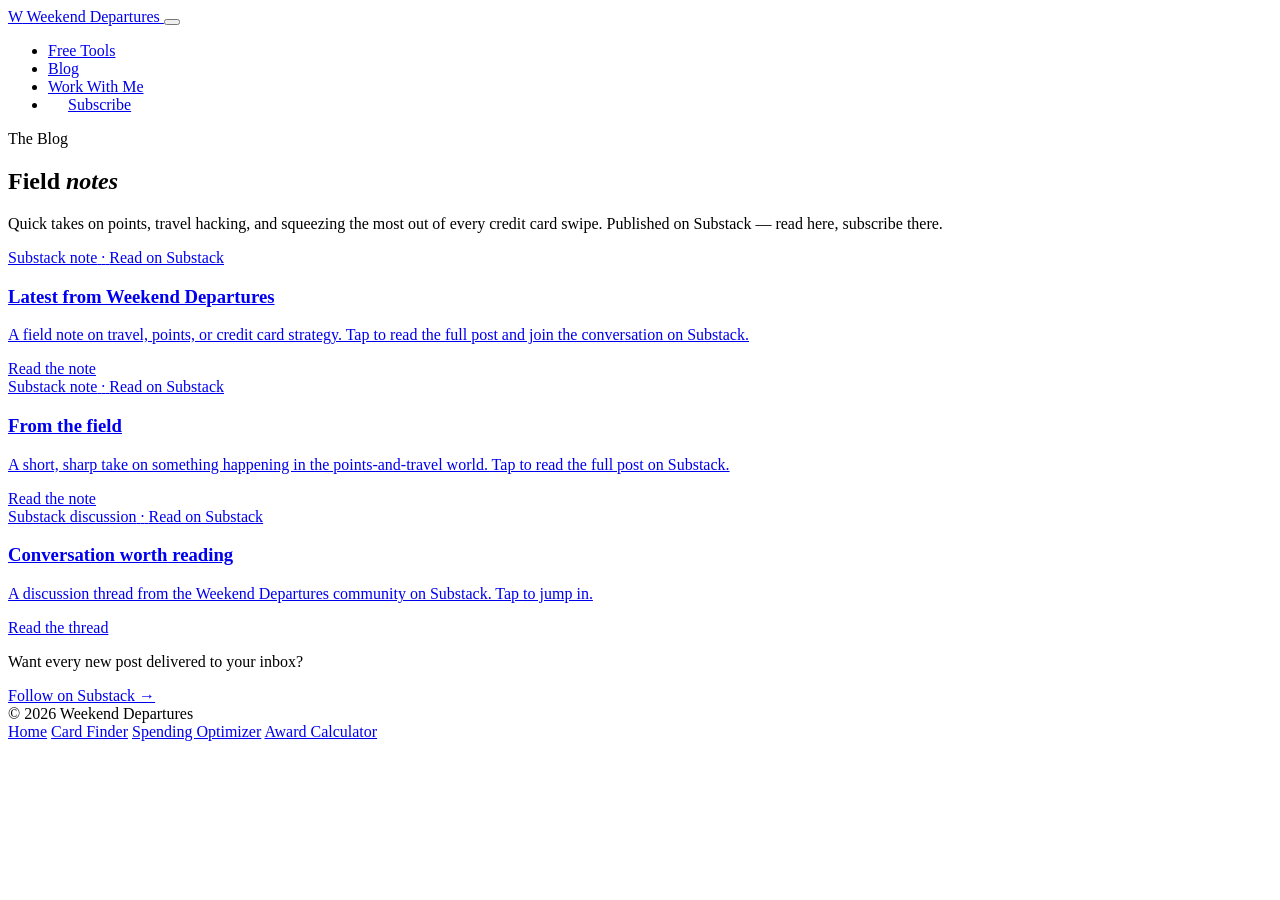
==== blog.html @ 108858bd "Create blog.html" ====
<!DOCTYPE html>
<html lang="en">
<head>
  <meta charset="UTF-8" />
  <meta name="viewport" content="width=device-width, initial-scale=1.0" />
  <title>Blog — Weekend Departures</title>
  <meta name="description" content="Field notes on points, travel hacking, and squeezing the most out of every credit card swipe. Published on Substack." />
  <link rel="preconnect" href="https://fonts.googleapis.com" />
  <link rel="preconnect" href="https://fonts.gstatic.com" crossorigin />
  <link href="https://fonts.googleapis.com/css2?family=DM+Sans:wght@400;500;600;700&family=Playfair+Display:ital,wght@0,500;0,600;0,700;1,500;1,600&display=swap" rel="stylesheet" />
  <link rel="stylesheet" href="styles.css" />
</head>
<body>

  <header class="nav">
    <div class="nav-inner">
      <a href="index.html" class="logo">
        <span class="logo-mark">W</span>
        Weekend Departures
      </a>
      <button class="nav-toggle" aria-label="Toggle menu" onclick="document.getElementById('navLinks').classList.toggle('open')">
        <span></span><span></span><span></span>
      </button>
      <ul class="nav-links" id="navLinks">
        <li><a href="index.html#free-tools">Free Tools</a></li>
        <li><a href="blog.html">Blog</a></li>
        <li><a href="index.html#services">Work With Me</a></li>
        <li><a href="index.html#newsletter" class="btn btn-primary" style="padding:10px 20px;">Subscribe</a></li>
      </ul>
    </div>
  </header>

  <section class="page-header">
    <div class="container-narrow">
      <span class="section-eyebrow">The Blog</span>
      <h1>Field <em>notes</em></h1>
      <p>Quick takes on points, travel hacking, and squeezing the most out of every credit card swipe. Published on Substack — read here, subscribe there.</p>
    </div>
  </section>

  <section class="blog-shell">
    <div class="container-narrow">
      <div class="blog-list">

        <a href="https://substack.com/@weekenddepartures/note/p-195762496?r=62qmph&utm_source=notes-share-action&utm_medium=web" target="_blank" rel="noopener" class="blog-card">
          <div class="blog-meta">
            <span>Substack note</span>
            <span>·</span>
            <span>Read on Substack</span>
          </div>
          <h3>Latest from Weekend Departures</h3>
          <p>A field note on travel, points, or credit card strategy. Tap to read the full post and join the conversation on Substack.</p>
          <span class="read">Read the note</span>
        </a>

        <a href="https://substack.com/@weekenddepartures/note/p-171954301?utm_source=notes-share-action&r=62qmph" target="_blank" rel="noopener" class="blog-card">
          <div class="blog-meta">
            <span>Substack note</span>
            <span>·</span>
            <span>Read on Substack</span>
          </div>
          <h3>From the field</h3>
          <p>A short, sharp take on something happening in the points-and-travel world. Tap to read the full post on Substack.</p>
          <span class="read">Read the note</span>
        </a>

        <a href="https://substack.com/@weekenddepartures/note/c-161073396?utm_source=notes-share-action&r=62qmph" target="_blank" rel="noopener" class="blog-card">
          <div class="blog-meta">
            <span>Substack discussion</span>
            <span>·</span>
            <span>Read on Substack</span>
          </div>
          <h3>Conversation worth reading</h3>
          <p>A discussion thread from the Weekend Departures community on Substack. Tap to jump in.</p>
          <span class="read">Read the thread</span>
        </a>

      </div>

      <div class="blog-substack-cta">
        <p>Want every new post delivered to your inbox?</p>
        <a href="https://weekenddepartures.substack.com" target="_blank" rel="noopener" class="btn btn-primary">Follow on Substack →</a>
      </div>
    </div>
  </section>

  <footer class="footer">
    <div class="container">
      <div class="footer-bottom" style="border: 0; padding-top: 0;">
        <div>© <span id="year"></span> Weekend Departures</div>
        <div class="legal">
          <a href="index.html">Home</a>
          <a href="card-finder.html">Card Finder</a>
          <a href="spending-optimizer.html">Spending Optimizer</a>
          <a href="award-calculator.html">Award Calculator</a>
        </div>
      </div>
    </div>
  </footer>

  <script>document.getElementById('year').textContent = new Date().getFullYear();</script>
</body>
</html>
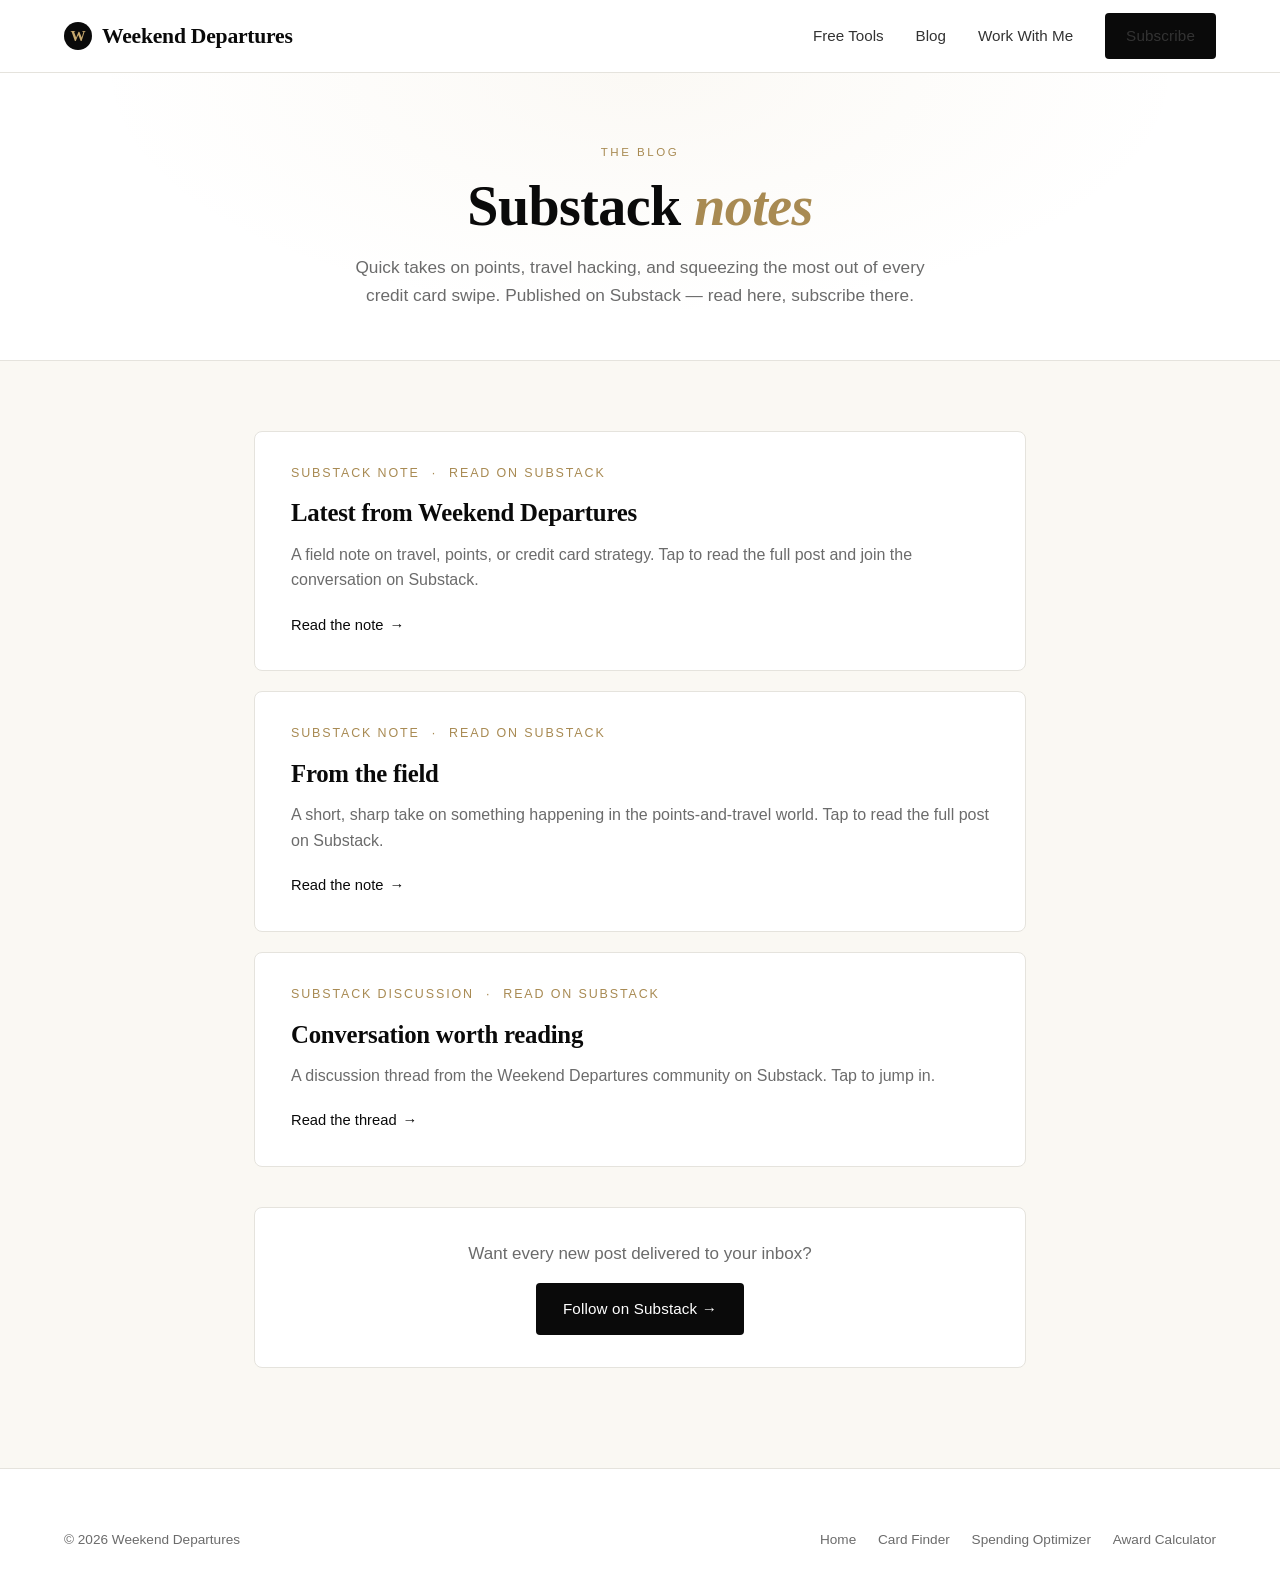
==== commit 5268ea07: "Update blog.html" ====
--- a/blog.html
+++ b/blog.html
@@ -33,7 +33,7 @@
   <section class="page-header">
     <div class="container-narrow">
       <span class="section-eyebrow">The Blog</span>
-      <h1>Field <em>notes</em></h1>
+      <h1>Substack <em>notes</em></h1>
       <p>Quick takes on points, travel hacking, and squeezing the most out of every credit card swipe. Published on Substack — read here, subscribe there.</p>
     </div>
   </section>
--- a/styles.css
+++ b/styles.css
@@ -0,0 +1,401 @@
+/* ===========================
+   Weekend Departures — Global Styles
+   =========================== */
+
+:root {
+  --gold: #c8a96e;
+  --gold-dark: #a88a52;
+  --gold-soft: #f4ecd9;
+  --black: #0a0a0a;
+  --ink: #1a1a1a;
+  --charcoal: #333;
+  --gray: #6b6b6b;
+  --gray-light: #b8b8b8;
+  --line: #e5e3dd;
+  --cream: #faf8f3;
+  --white: #ffffff;
+  --shadow-sm: 0 2px 8px rgba(10, 10, 10, 0.04);
+  --shadow-md: 0 8px 24px rgba(10, 10, 10, 0.06);
+  --shadow-lg: 0 16px 48px rgba(10, 10, 10, 0.08);
+  --radius: 4px;
+  --radius-lg: 8px;
+  --max-width: 1200px;
+  --header-h: 72px;
+}
+
+* { box-sizing: border-box; margin: 0; padding: 0; }
+
+html { scroll-behavior: smooth; }
+
+body {
+  font-family: 'DM Sans', -apple-system, BlinkMacSystemFont, sans-serif;
+  font-size: 17px;
+  line-height: 1.6;
+  color: var(--ink);
+  background: var(--white);
+  -webkit-font-smoothing: antialiased;
+  -moz-osx-font-smoothing: grayscale;
+}
+
+h1, h2, h3, h4, h5 {
+  font-family: 'Playfair Display', Georgia, serif;
+  font-weight: 600;
+  color: var(--black);
+  letter-spacing: -0.01em;
+}
+
+h1 { font-size: clamp(2.5rem, 6vw, 4.5rem); line-height: 1.05; font-weight: 700; }
+h2 { font-size: clamp(2rem, 4vw, 3rem); line-height: 1.15; }
+h3 { font-size: 1.5rem; line-height: 1.3; }
+h4 { font-size: 1.15rem; line-height: 1.4; }
+
+p { color: var(--charcoal); }
+
+a { color: inherit; text-decoration: none; }
+
+img { max-width: 100%; display: block; }
+
+.container {
+  max-width: var(--max-width);
+  margin: 0 auto;
+  padding: 0 24px;
+}
+
+.container-narrow {
+  max-width: 820px;
+  margin: 0 auto;
+  padding: 0 24px;
+}
+
+.nav {
+  position: sticky;
+  top: 0;
+  background: rgba(255, 255, 255, 0.96);
+  backdrop-filter: saturate(150%) blur(12px);
+  border-bottom: 1px solid var(--line);
+  z-index: 100;
+}
+
+.nav-inner {
+  max-width: var(--max-width);
+  margin: 0 auto;
+  padding: 0 24px;
+  height: var(--header-h);
+  display: flex;
+  align-items: center;
+  justify-content: space-between;
+}
+
+.logo {
+  font-family: 'Playfair Display', serif;
+  font-weight: 700;
+  font-size: 1.35rem;
+  letter-spacing: -0.01em;
+  color: var(--black);
+  display: flex;
+  align-items: center;
+  gap: 10px;
+}
+
+.logo-mark {
+  width: 28px;
+  height: 28px;
+  border-radius: 50%;
+  background: var(--black);
+  color: var(--gold);
+  display: grid;
+  place-items: center;
+  font-family: 'Playfair Display', serif;
+  font-size: 0.95rem;
+  font-weight: 700;
+  line-height: 1;
+}
+
+.nav-links {
+  display: flex;
+  align-items: center;
+  gap: 32px;
+  list-style: none;
+}
+
+.nav-links a {
+  font-size: 0.95rem;
+  color: var(--charcoal);
+  transition: color .15s ease;
+}
+
+.nav-links a:hover { color: var(--gold-dark); }
+
+.nav-toggle {
+  display: none;
+  background: none;
+  border: 0;
+  cursor: pointer;
+  padding: 8px;
+}
+
+.nav-toggle span {
+  display: block;
+  width: 22px;
+  height: 2px;
+  background: var(--black);
+  margin: 4px 0;
+}
+
+.btn {
+  display: inline-flex;
+  align-items: center;
+  justify-content: center;
+  gap: 8px;
+  padding: 13px 26px;
+  font-family: 'DM Sans', sans-serif;
+  font-size: 0.95rem;
+  font-weight: 500;
+  letter-spacing: 0.01em;
+  border-radius: var(--radius);
+  border: 1px solid transparent;
+  cursor: pointer;
+  transition: all .18s ease;
+  white-space: nowrap;
+}
+
+.btn-primary { background: var(--black); color: var(--white); }
+.btn-primary:hover { background: var(--gold-dark); transform: translateY(-1px); }
+.btn-gold { background: var(--gold); color: var(--black); }
+.btn-gold:hover { background: var(--gold-dark); color: var(--white); }
+.btn-outline { background: transparent; color: var(--black); border-color: var(--black); }
+.btn-outline:hover { background: var(--black); color: var(--white); }
+.btn-ghost { background: transparent; color: var(--charcoal); padding: 10px 18px; }
+.btn-ghost:hover { color: var(--black); }
+.btn-large { padding: 16px 32px; font-size: 1rem; }
+
+.hero {
+  padding: 80px 0 100px;
+  background:
+    radial-gradient(ellipse at top right, rgba(200, 169, 110, 0.08), transparent 55%),
+    radial-gradient(ellipse at bottom left, rgba(200, 169, 110, 0.05), transparent 50%),
+    var(--white);
+  text-align: center;
+  border-bottom: 1px solid var(--line);
+}
+
+.hero-eyebrow {
+  display: inline-block;
+  font-size: 0.78rem;
+  letter-spacing: 0.2em;
+  text-transform: uppercase;
+  color: var(--gold-dark);
+  margin-bottom: 22px;
+  font-weight: 500;
+}
+
+.hero h1 { max-width: 900px; margin: 0 auto 24px; }
+.hero h1 em { font-style: italic; color: var(--gold-dark); font-weight: 500; }
+.hero-sub { font-size: 1.15rem; color: var(--gray); max-width: 620px; margin: 0 auto 40px; }
+.hero-ctas { display: flex; gap: 14px; justify-content: center; flex-wrap: wrap; }
+
+section { padding: 90px 0; }
+
+.section-head { text-align: center; max-width: 680px; margin: 0 auto 56px; }
+.section-eyebrow { font-size: 0.72rem; letter-spacing: 0.22em; text-transform: uppercase; color: var(--gold-dark); font-weight: 500; display: block; margin-bottom: 16px; }
+.section-head p { color: var(--gray); font-size: 1.08rem; margin-top: 16px; }
+
+.tools { background: var(--cream); border-top: 1px solid var(--line); border-bottom: 1px solid var(--line); }
+.tools-grid { display: grid; grid-template-columns: repeat(3, 1fr); gap: 24px; }
+.tool-card { background: var(--white); border: 1px solid var(--line); border-radius: var(--radius-lg); padding: 36px 32px; transition: all .22s ease; display: flex; flex-direction: column; }
+.tool-card:hover { transform: translateY(-4px); box-shadow: var(--shadow-lg); border-color: var(--gold); }
+.tool-icon { width: 52px; height: 52px; border-radius: 50%; background: var(--gold-soft); display: grid; place-items: center; margin-bottom: 24px; color: var(--gold-dark); }
+.tool-card h3 { margin-bottom: 10px; }
+.tool-card p { color: var(--gray); margin-bottom: 24px; flex: 1; }
+.tool-card .arrow { display: inline-flex; align-items: center; gap: 6px; color: var(--black); font-weight: 500; font-size: 0.95rem; }
+.tool-card .arrow::after { content: '→'; transition: transform .2s ease; }
+.tool-card:hover .arrow::after { transform: translateX(4px); }
+
+.how-grid { display: grid; grid-template-columns: repeat(3, 1fr); gap: 40px; }
+.step { text-align: center; }
+.step-num { font-family: 'Playfair Display', serif; font-size: 3rem; font-weight: 600; color: var(--gold); line-height: 1; margin-bottom: 18px; font-style: italic; }
+.step h3 { margin-bottom: 10px; font-size: 1.3rem; }
+.step p { color: var(--gray); }
+
+.newsletter { background: var(--cream); text-align: center; border-top: 1px solid var(--line); }
+.newsletter h2 { margin-bottom: 16px; }
+.newsletter h2 em { color: var(--gold-dark); font-style: italic; }
+.newsletter p { color: var(--gray); max-width: 520px; margin: 0 auto 32px; font-size: 1.05rem; }
+.email-form { display: flex; gap: 10px; max-width: 480px; margin: 0 auto; }
+.email-form input { flex: 1; padding: 14px 18px; font-family: inherit; font-size: 1rem; border: 1px solid var(--line); border-radius: var(--radius); background: var(--white); color: var(--ink); transition: border-color .15s ease; }
+.email-form input:focus { outline: none; border-color: var(--gold); }
+.newsletter-note { margin-top: 18px; font-size: 0.82rem; color: var(--gray); }
+
+.footer { background: var(--white); border-top: 1px solid var(--line); padding: 60px 0 40px; }
+.footer-grid { display: grid; grid-template-columns: 2fr 1fr 1fr 1fr; gap: 40px; margin-bottom: 48px; }
+.footer-brand .logo { margin-bottom: 16px; }
+.footer-brand p { color: var(--gray); font-size: 0.95rem; max-width: 320px; }
+.footer h5 { font-family: 'DM Sans', sans-serif; font-size: 0.8rem; letter-spacing: 0.16em; text-transform: uppercase; color: var(--black); margin-bottom: 18px; font-weight: 600; }
+.footer ul { list-style: none; }
+.footer ul li { margin-bottom: 10px; }
+.footer ul a { color: var(--gray); font-size: 0.95rem; transition: color .15s ease; }
+.footer ul a:hover { color: var(--gold-dark); }
+.footer-bottom { padding-top: 30px; border-top: 1px solid var(--line); display: flex; justify-content: space-between; align-items: center; flex-wrap: wrap; gap: 12px; font-size: 0.85rem; color: var(--gray); }
+.footer-bottom .legal a { margin-left: 18px; }
+
+.page-header { padding: 70px 0 50px; text-align: center; background: radial-gradient(ellipse at top, rgba(200, 169, 110, 0.07), transparent 60%), var(--white); border-bottom: 1px solid var(--line); }
+.page-header h1 { font-size: clamp(2.2rem, 5vw, 3.5rem); margin-bottom: 18px; }
+.page-header h1 em { color: var(--gold-dark); font-style: italic; }
+.page-header p { color: var(--gray); max-width: 580px; margin: 0 auto; font-size: 1.08rem; }
+
+.tool-shell { padding: 70px 0 100px; background: var(--cream); min-height: calc(100vh - var(--header-h) - 200px); }
+.tool-panel { background: var(--white); border: 1px solid var(--line); border-radius: var(--radius-lg); padding: 48px; box-shadow: var(--shadow-md); max-width: 820px; margin: 0 auto; }
+
+.progress-bar { height: 3px; background: var(--line); border-radius: 2px; overflow: hidden; margin-bottom: 40px; }
+.progress-fill { height: 100%; background: var(--gold); width: 0%; transition: width .4s ease; }
+
+.step-label { font-size: 0.78rem; letter-spacing: 0.2em; text-transform: uppercase; color: var(--gold-dark); margin-bottom: 12px; font-weight: 500; }
+.question { margin-bottom: 36px; font-size: 1.65rem; line-height: 1.3; }
+.question-sub { color: var(--gray); margin-bottom: 28px; font-size: 1rem; }
+
+.options { display: grid; grid-template-columns: 1fr; gap: 12px; margin-bottom: 32px; }
+.option { text-align: left; padding: 20px 22px; border: 1.5px solid var(--line); border-radius: var(--radius); background: var(--white); cursor: pointer; transition: all .15s ease; font-family: inherit; font-size: 1rem; color: var(--ink); display: flex; justify-content: space-between; align-items: center; gap: 16px; }
+.option:hover { border-color: var(--gold); background: var(--gold-soft); transform: translateX(2px); }
+.option.selected { border-color: var(--gold-dark); background: var(--gold-soft); }
+.option-label { display: flex; flex-direction: column; gap: 4px; }
+.option-desc { color: var(--gray); font-size: 0.88rem; }
+.option-arrow { color: var(--gold-dark); font-size: 1.2rem; }
+.quiz-nav { display: flex; justify-content: space-between; gap: 12px; margin-top: 24px; padding-top: 24px; border-top: 1px solid var(--line); }
+
+.result-card { background: var(--white); border: 1px solid var(--line); border-left: 4px solid var(--gold); border-radius: var(--radius-lg); padding: 32px; margin-bottom: 20px; transition: box-shadow .2s ease; }
+.result-card:hover { box-shadow: var(--shadow-md); }
+.result-card .pick-badge { display: inline-block; font-size: 0.72rem; letter-spacing: 0.18em; text-transform: uppercase; color: var(--gold-dark); font-weight: 600; margin-bottom: 10px; }
+.result-card h3 { margin-bottom: 6px; }
+.result-meta { font-size: 0.9rem; color: var(--gray); margin-bottom: 14px; }
+.result-why { color: var(--charcoal); margin-bottom: 14px; line-height: 1.6; }
+.result-stats { display: flex; gap: 20px; font-size: 0.88rem; color: var(--charcoal); flex-wrap: wrap; padding-top: 14px; border-top: 1px dashed var(--line); }
+.result-stats span strong { color: var(--black); }
+
+.cards-picker { display: grid; grid-template-columns: repeat(auto-fill, minmax(200px, 1fr)); gap: 10px; margin-bottom: 12px; }
+.card-chip { padding: 14px 16px; border: 1.5px solid var(--line); border-radius: var(--radius); background: var(--white); cursor: pointer; font-family: inherit; font-size: 0.92rem; text-align: left; transition: all .15s ease; color: var(--ink); }
+.card-chip:hover { border-color: var(--gold); }
+.card-chip.selected { border-color: var(--gold-dark); background: var(--gold-soft); font-weight: 500; }
+
+.spend-grid { display: grid; grid-template-columns: 1fr; gap: 14px; margin-bottom: 32px; }
+.spend-row { display: grid; grid-template-columns: 1fr 160px; gap: 14px; align-items: center; padding: 14px 18px; border: 1px solid var(--line); border-radius: var(--radius); background: var(--white); }
+.spend-row label { font-weight: 500; color: var(--ink); display: flex; align-items: center; gap: 10px; }
+.spend-row .category-icon { width: 32px; height: 32px; border-radius: 50%; background: var(--gold-soft); color: var(--gold-dark); display: grid; place-items: center; font-size: 1rem; }
+.spend-input { position: relative; }
+.spend-input::before { content: '$'; position: absolute; left: 14px; top: 50%; transform: translateY(-50%); color: var(--gray); }
+.spend-input input { width: 100%; padding: 11px 14px 11px 28px; border: 1px solid var(--line); border-radius: var(--radius); font-family: inherit; font-size: 0.98rem; background: var(--cream); text-align: right; }
+.spend-input input:focus { outline: none; border-color: var(--gold); background: var(--white); }
+
+.optimizer-summary { background: var(--black); color: var(--white); border-radius: var(--radius-lg); padding: 32px; margin-bottom: 28px; text-align: center; }
+.optimizer-summary .big-number { font-family: 'Playfair Display', serif; font-size: 3.4rem; font-weight: 600; color: var(--gold); line-height: 1; margin: 10px 0; }
+.optimizer-summary .label { font-size: 0.8rem; letter-spacing: 0.2em; text-transform: uppercase; color: var(--gray-light); }
+.optimizer-summary .value-note { color: var(--gray-light); font-size: 0.92rem; margin-top: 8px; }
+
+.recommendation-list { display: grid; gap: 10px; }
+.rec-row { display: grid; grid-template-columns: 44px 1fr auto; gap: 16px; align-items: center; padding: 16px 20px; border: 1px solid var(--line); border-radius: var(--radius); background: var(--white); }
+.rec-row .cat-ic { width: 40px; height: 40px; border-radius: 50%; background: var(--gold-soft); color: var(--gold-dark); display: grid; place-items: center; }
+.rec-row .cat-name { font-size: 0.82rem; color: var(--gray); text-transform: uppercase; letter-spacing: 0.1em; }
+.rec-row .cat-pick { font-weight: 500; color: var(--ink); margin-top: 2px; }
+.rec-row .cat-points { text-align: right; font-family: 'Playfair Display', serif; color: var(--gold-dark); font-size: 1.15rem; font-weight: 600; }
+.rec-row .cat-points small { display: block; font-family: 'DM Sans', sans-serif; font-size: 0.72rem; color: var(--gray); letter-spacing: 0.1em; text-transform: uppercase; font-weight: 400; }
+
+.empty-state { text-align: center; padding: 40px 20px; color: var(--gray); }
+
+.awc-grid { display: grid; grid-template-columns: 1fr 1fr; gap: 16px; margin-bottom: 24px; }
+.awc-field { display: flex; flex-direction: column; gap: 8px; }
+.awc-field > span { font-size: 0.88rem; font-weight: 500; color: var(--ink); }
+.awc-opt { font-size: 0.78rem; color: var(--gray); font-weight: 400; }
+.awc-field input, .awc-field select { padding: 12px 14px; border: 1px solid var(--line); border-radius: var(--radius); background: var(--white); font-family: inherit; font-size: 1rem; color: var(--ink); transition: border-color .15s ease; }
+.awc-field input:focus, .awc-field select:focus { outline: none; border-color: var(--gold); }
+.awc-input-prefix { position: relative; }
+.awc-input-prefix > span { position: absolute; left: 14px; top: 50%; transform: translateY(-50%); color: var(--gray); }
+.awc-input-prefix input { padding-left: 26px; width: 100%; }
+.awc-headline { background: var(--cream); border-radius: var(--radius-lg); padding: 32px; margin-bottom: 28px; }
+.awc-cpp { display: flex; align-items: baseline; gap: 14px; margin-bottom: 16px; }
+.awc-cpp-num { font-family: 'Playfair Display', serif; font-size: 4rem; font-weight: 600; color: var(--black); line-height: 1; }
+.awc-cpp-unit { font-size: 2.4rem; color: var(--gold-dark); }
+.awc-cpp-label { font-size: 0.82rem; letter-spacing: 0.18em; text-transform: uppercase; color: var(--gray); font-weight: 500; }
+.awc-verdict { font-size: 1.05rem; line-height: 1.6; color: var(--ink); margin-bottom: 12px; }
+.awc-baseline { font-size: 0.92rem; color: var(--gray); font-style: italic; }
+.awc-breakdown { background: var(--white); border: 1px solid var(--line); border-radius: var(--radius); padding: 8px 0; margin-bottom: 24px; }
+.awc-row { display: flex; justify-content: space-between; align-items: center; padding: 12px 20px; border-bottom: 1px solid var(--line); font-size: 0.95rem; }
+.awc-row:last-child { border-bottom: 0; }
+.awc-row-label { color: var(--gray); }
+.awc-row-val { color: var(--ink); font-weight: 500; font-variant-numeric: tabular-nums; }
+.awc-row-strong .awc-row-label { color: var(--ink); font-weight: 500; }
+.awc-row-strong .awc-row-val { color: var(--gold-dark); font-weight: 600; }
+.awc-tip { background: var(--gold-soft); border-left: 3px solid var(--gold-dark); padding: 18px 22px; border-radius: var(--radius); font-size: 0.95rem; color: var(--charcoal); line-height: 1.55; }
+
+.about { background: var(--white); border-top: 1px solid var(--line); padding: 100px 0; }
+.about-grid { display: grid; grid-template-columns: 5fr 6fr; gap: 64px; align-items: center; }
+.about-photo-wrap { position: relative; aspect-ratio: 4 / 5; border-radius: var(--radius-lg); overflow: hidden; box-shadow: var(--shadow-lg); background: var(--cream); }
+.about-photo { width: 100%; height: 100%; object-fit: cover; display: block; }
+.about-photo-placeholder { display: flex; flex-direction: column; justify-content: center; align-items: center; text-align: center; width: 100%; height: 100%; background: repeating-linear-gradient(45deg, var(--cream) 0 12px, #f0ead8 12px 24px); color: var(--gold-dark); padding: 40px; gap: 14px; }
+.about-photo-placeholder .placeholder-icon { font-size: 2.4rem; opacity: 0.6; }
+.about-photo-placeholder .placeholder-label { font-family: 'Playfair Display', serif; font-size: 1.4rem; font-weight: 600; font-style: italic; }
+.about-photo-placeholder .placeholder-instruction { font-size: 0.9rem; color: var(--charcoal); line-height: 1.5; }
+.about-photo-placeholder code { background: var(--white); padding: 4px 10px; border-radius: 3px; font-family: 'SF Mono', Menlo, Consolas, monospace; font-size: 0.88rem; color: var(--ink); border: 1px solid var(--line); display: inline-block; margin: 4px 0; }
+.about-text h2 { margin-bottom: 22px; line-height: 1.15; }
+.about-text h2 em { color: var(--gold-dark); font-style: italic; }
+.about-text p { color: var(--charcoal); font-size: 1.05rem; line-height: 1.65; margin-bottom: 18px; }
+.about-text .btn { margin-top: 14px; }
+
+.services { background: var(--black); color: var(--white); }
+.services h2 { color: var(--white); }
+.services h2 em { color: var(--gold); font-style: italic; }
+.services .section-eyebrow { color: var(--gold); }
+.services-grid { display: grid; grid-template-columns: repeat(3, 1fr); gap: 24px; margin-top: 48px; }
+.service-card { background: #141414; border: 1px solid #262626; border-radius: var(--radius-lg); padding: 32px 28px; transition: all .2s ease; display: flex; flex-direction: column; }
+.service-card:hover { border-color: var(--gold); transform: translateY(-3px); box-shadow: 0 20px 40px rgba(200, 169, 110, 0.1); }
+.service-card h3 { color: var(--white); font-size: 1.4rem; margin-bottom: 10px; }
+.service-card .price { font-family: 'Playfair Display', serif; font-size: 1.8rem; color: var(--gold); font-weight: 600; margin-bottom: 16px; }
+.service-card .price small { font-family: 'DM Sans', sans-serif; font-size: 0.78rem; color: var(--gray-light); font-weight: 400; letter-spacing: 0.1em; margin-left: 6px; }
+.service-card p { color: var(--gray-light); margin-bottom: 22px; flex: 1; font-size: 0.95rem; line-height: 1.55; }
+.service-card ul { list-style: none; margin-bottom: 28px; }
+.service-card ul li { font-size: 0.9rem; color: #d4d4d4; padding: 6px 0 6px 22px; position: relative; }
+.service-card ul li::before { content: '✓'; position: absolute; left: 0; color: var(--gold); font-weight: 700; }
+.service-card .btn { width: 100%; }
+
+.blog-shell { padding: 70px 0 100px; background: var(--cream); min-height: calc(100vh - var(--header-h) - 200px); }
+.blog-list { display: grid; gap: 20px; max-width: 820px; margin: 0 auto; }
+.blog-card { background: var(--white); border: 1px solid var(--line); border-radius: var(--radius-lg); padding: 32px 36px; transition: all .2s ease; display: block; color: inherit; }
+.blog-card:hover { transform: translateY(-2px); box-shadow: var(--shadow-md); border-color: var(--gold); }
+.blog-meta { display: flex; align-items: center; gap: 12px; font-size: 0.78rem; letter-spacing: 0.15em; text-transform: uppercase; color: var(--gold-dark); font-weight: 500; margin-bottom: 14px; }
+.blog-card h3 { font-size: 1.55rem; line-height: 1.3; margin-bottom: 12px; color: var(--black); }
+.blog-card p { color: var(--gray); font-size: 1rem; line-height: 1.6; margin-bottom: 18px; }
+.blog-card .read { display: inline-flex; align-items: center; gap: 6px; font-size: 0.92rem; font-weight: 500; color: var(--black); }
+.blog-card .read::after { content: '→'; transition: transform .2s ease; }
+.blog-card:hover .read::after { transform: translateX(4px); }
+.blog-empty { text-align: center; padding: 60px 20px; color: var(--gray); }
+.blog-substack-cta { margin-top: 40px; text-align: center; padding: 32px; background: var(--white); border: 1px solid var(--line); border-radius: var(--radius-lg); }
+.blog-substack-cta p { color: var(--gray); margin-bottom: 16px; }
+
+.substack-embed-wrap { max-width: 480px; margin: 0 auto; border-radius: var(--radius); overflow: hidden; background: var(--white); }
+.substack-embed-wrap iframe { width: 100%; border: 1px solid var(--line); border-radius: var(--radius); background: var(--white); display: block; }
+
+@media (max-width: 860px) {
+  .nav-links { display: none; position: absolute; top: var(--header-h); left: 0; right: 0; background: var(--white); flex-direction: column; gap: 0; padding: 12px 24px 24px; border-bottom: 1px solid var(--line); }
+  .nav-links.open { display: flex; }
+  .nav-links li { width: 100%; }
+  .nav-links a { display: block; padding: 12px 0; border-bottom: 1px solid var(--line); }
+  .nav-links li:last-child a { border-bottom: 0; }
+  .nav-toggle { display: block; }
+  section { padding: 60px 0; }
+  .hero { padding: 50px 0 70px; }
+  .tools-grid, .how-grid, .about-grid, .services-grid, .footer-grid { grid-template-columns: 1fr; gap: 36px; }
+  .tool-panel { padding: 30px 24px; }
+  .spend-row { grid-template-columns: 1fr; }
+  .email-form { flex-direction: column; }
+  .footer-bottom { flex-direction: column; text-align: center; }
+  .footer-bottom .legal a { margin: 0 9px; }
+}
+
+@media (max-width: 640px) {
+  .awc-grid { grid-template-columns: 1fr; }
+  .awc-cpp-num { font-size: 3rem; }
+  .awc-cpp-unit { font-size: 1.8rem; }
+}
+
+@media (max-width: 480px) {
+  .hero-ctas .btn { width: 100%; }
+  .btn-large { width: 100%; }
+}
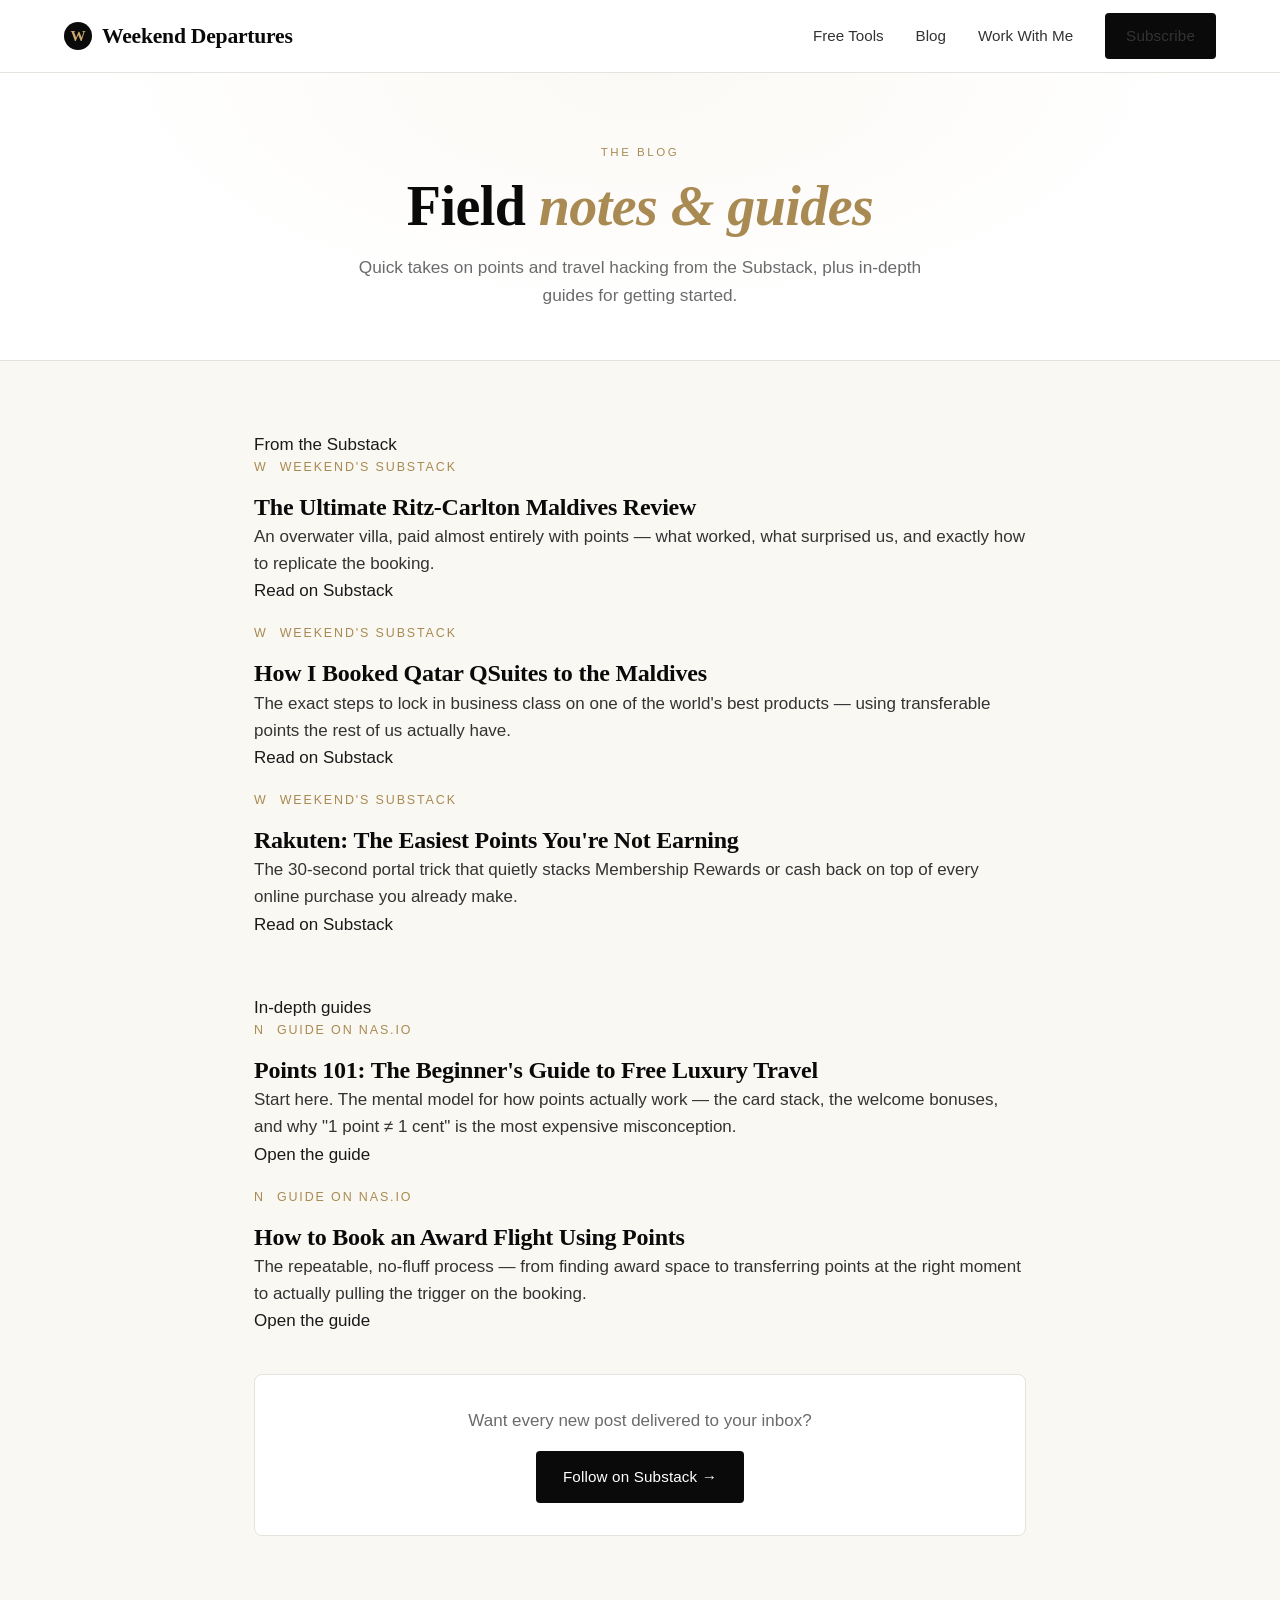
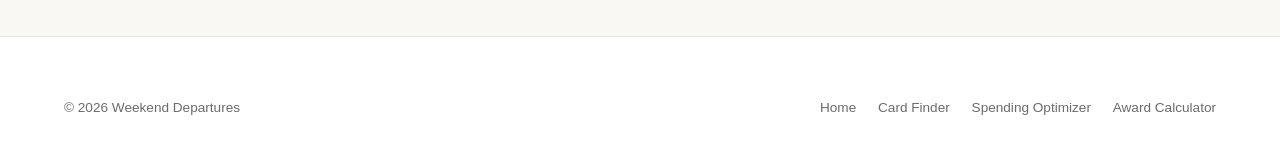
==== commit f424fef8: "Update blog.html" ====
--- a/blog.html
+++ b/blog.html
@@ -4,7 +4,7 @@
   <meta charset="UTF-8" />
   <meta name="viewport" content="width=device-width, initial-scale=1.0" />
   <title>Blog — Weekend Departures</title>
-  <meta name="description" content="Field notes on points, travel hacking, and squeezing the most out of every credit card swipe. Published on Substack." />
+  <meta name="description" content="Field notes on points, travel hacking, and squeezing the most out of every credit card swipe. Plus in-depth guides on booking award flights and getting started." />
   <link rel="preconnect" href="https://fonts.googleapis.com" />
   <link rel="preconnect" href="https://fonts.gstatic.com" crossorigin />
   <link href="https://fonts.googleapis.com/css2?family=DM+Sans:wght@400;500;600;700&family=Playfair+Display:ital,wght@0,500;0,600;0,700;1,500;1,600&display=swap" rel="stylesheet" />
@@ -33,46 +33,97 @@
   <section class="page-header">
     <div class="container-narrow">
       <span class="section-eyebrow">The Blog</span>
-      <h1>Substack <em>notes</em></h1>
-      <p>Quick takes on points, travel hacking, and squeezing the most out of every credit card swipe. Published on Substack — read here, subscribe there.</p>
+      <h1>Field <em>notes & guides</em></h1>
+      <p>Quick takes on points and travel hacking from the Substack, plus in-depth guides for getting started.</p>
     </div>
   </section>
 
   <section class="blog-shell">
     <div class="container-narrow">
+
+      <!-- Section: Substack Posts -->
+      <div class="blog-section-label">From the Substack</div>
       <div class="blog-list">
 
-        <a href="https://substack.com/@weekenddepartures/note/p-195762496?r=62qmph&utm_source=notes-share-action&utm_medium=web" target="_blank" rel="noopener" class="blog-card">
-          <div class="blog-meta">
-            <span>Substack note</span>
-            <span>·</span>
-            <span>Read on Substack</span>
+        <a href="https://open.substack.com/pub/weekenddepartures/p/the-ultimate-ritz-carlton-maldives?r=62qmph&utm_campaign=post&utm_medium=web" target="_blank" rel="noopener" class="blog-card-h">
+          <div class="blog-card-img">
+            <img src="images/blog-maldives.jpg" alt="The Ultimate Ritz-Carlton Maldives Review" onerror="this.style.display='none'; this.parentElement.classList.add('img-fallback'); this.parentElement.dataset.icon='🏝';" />
           </div>
-          <h3>Latest from Weekend Departures</h3>
-          <p>A field note on travel, points, or credit card strategy. Tap to read the full post and join the conversation on Substack.</p>
-          <span class="read">Read the note</span>
+          <div class="blog-card-body">
+            <div class="blog-meta">
+              <span class="blog-meta-icon">W</span>
+              <span>Weekend's Substack</span>
+            </div>
+            <h3>The Ultimate Ritz-Carlton Maldives Review</h3>
+            <p>An overwater villa, paid almost entirely with points — what worked, what surprised us, and exactly how to replicate the booking.</p>
+            <span class="read">Read on Substack</span>
+          </div>
         </a>
 
-        <a href="https://substack.com/@weekenddepartures/note/p-171954301?utm_source=notes-share-action&r=62qmph" target="_blank" rel="noopener" class="blog-card">
-          <div class="blog-meta">
-            <span>Substack note</span>
-            <span>·</span>
-            <span>Read on Substack</span>
+        <a href="https://open.substack.com/pub/weekenddepartures/p/how-i-booked-qatar-qsuites-to-the?r=62qmph&utm_campaign=post&utm_medium=web" target="_blank" rel="noopener" class="blog-card-h">
+          <div class="blog-card-img">
+            <img src="images/blog-qatar.jpg" alt="How I Booked Qatar QSuites to the Maldives" onerror="this.style.display='none'; this.parentElement.classList.add('img-fallback'); this.parentElement.dataset.icon='✈';" />
           </div>
-          <h3>From the field</h3>
-          <p>A short, sharp take on something happening in the points-and-travel world. Tap to read the full post on Substack.</p>
-          <span class="read">Read the note</span>
+          <div class="blog-card-body">
+            <div class="blog-meta">
+              <span class="blog-meta-icon">W</span>
+              <span>Weekend's Substack</span>
+            </div>
+            <h3>How I Booked Qatar QSuites to the Maldives</h3>
+            <p>The exact steps to lock in business class on one of the world's best products — using transferable points the rest of us actually have.</p>
+            <span class="read">Read on Substack</span>
+          </div>
         </a>
 
-        <a href="https://substack.com/@weekenddepartures/note/c-161073396?utm_source=notes-share-action&r=62qmph" target="_blank" rel="noopener" class="blog-card">
-          <div class="blog-meta">
-            <span>Substack discussion</span>
-            <span>·</span>
-            <span>Read on Substack</span>
+        <a href="https://open.substack.com/pub/weekenddepartures/p/rakuten-the-easiest-points-youre?r=62qmph&utm_campaign=post&utm_medium=web" target="_blank" rel="noopener" class="blog-card-h">
+          <div class="blog-card-img">
+            <img src="images/blog-rakuten.jpg" alt="Rakuten: The Easiest Points You're Not Earning" onerror="this.style.display='none'; this.parentElement.classList.add('img-fallback'); this.parentElement.dataset.icon='🛒';" />
           </div>
-          <h3>Conversation worth reading</h3>
-          <p>A discussion thread from the Weekend Departures community on Substack. Tap to jump in.</p>
-          <span class="read">Read the thread</span>
+          <div class="blog-card-body">
+            <div class="blog-meta">
+              <span class="blog-meta-icon">W</span>
+              <span>Weekend's Substack</span>
+            </div>
+            <h3>Rakuten: The Easiest Points You're Not Earning</h3>
+            <p>The 30-second portal trick that quietly stacks Membership Rewards or cash back on top of every online purchase you already make.</p>
+            <span class="read">Read on Substack</span>
+          </div>
+        </a>
+
+      </div>
+
+      <!-- Section: Guides -->
+      <div class="blog-section-label" style="margin-top: 56px;">In-depth guides</div>
+      <div class="blog-list">
+
+        <a href="https://nas.com/weekenddepartures/digital-files/points-101-the-beginners-guide-to-free-luxury-trav-1" target="_blank" rel="noopener" class="blog-card-h">
+          <div class="blog-card-img">
+            <img src="images/blog-points101.jpg" alt="Points 101: The Beginner's Guide" onerror="this.style.display='none'; this.parentElement.classList.add('img-fallback'); this.parentElement.dataset.icon='📘';" />
+          </div>
+          <div class="blog-card-body">
+            <div class="blog-meta">
+              <span class="blog-meta-icon nas">N</span>
+              <span>Guide on Nas.io</span>
+            </div>
+            <h3>Points 101: The Beginner's Guide to Free Luxury Travel</h3>
+            <p>Start here. The mental model for how points actually work — the card stack, the welcome bonuses, and why "1 point ≠ 1 cent" is the most expensive misconception.</p>
+            <span class="read">Open the guide</span>
+          </div>
+        </a>
+
+        <a href="https://nas.com/weekenddepartures/digital-files/how-to-book-an-award-flight-using-points-a-simple-" target="_blank" rel="noopener" class="blog-card-h">
+          <div class="blog-card-img">
+            <img src="images/blog-awardflight.jpg" alt="How to Book an Award Flight Using Points" onerror="this.style.display='none'; this.parentElement.classList.add('img-fallback'); this.parentElement.dataset.icon='🛫';" />
+          </div>
+          <div class="blog-card-body">
+            <div class="blog-meta">
+              <span class="blog-meta-icon nas">N</span>
+              <span>Guide on Nas.io</span>
+            </div>
+            <h3>How to Book an Award Flight Using Points</h3>
+            <p>The repeatable, no-fluff process — from finding award space to transferring points at the right moment to actually pulling the trigger on the booking.</p>
+            <span class="read">Open the guide</span>
+          </div>
         </a>
 
       </div>
